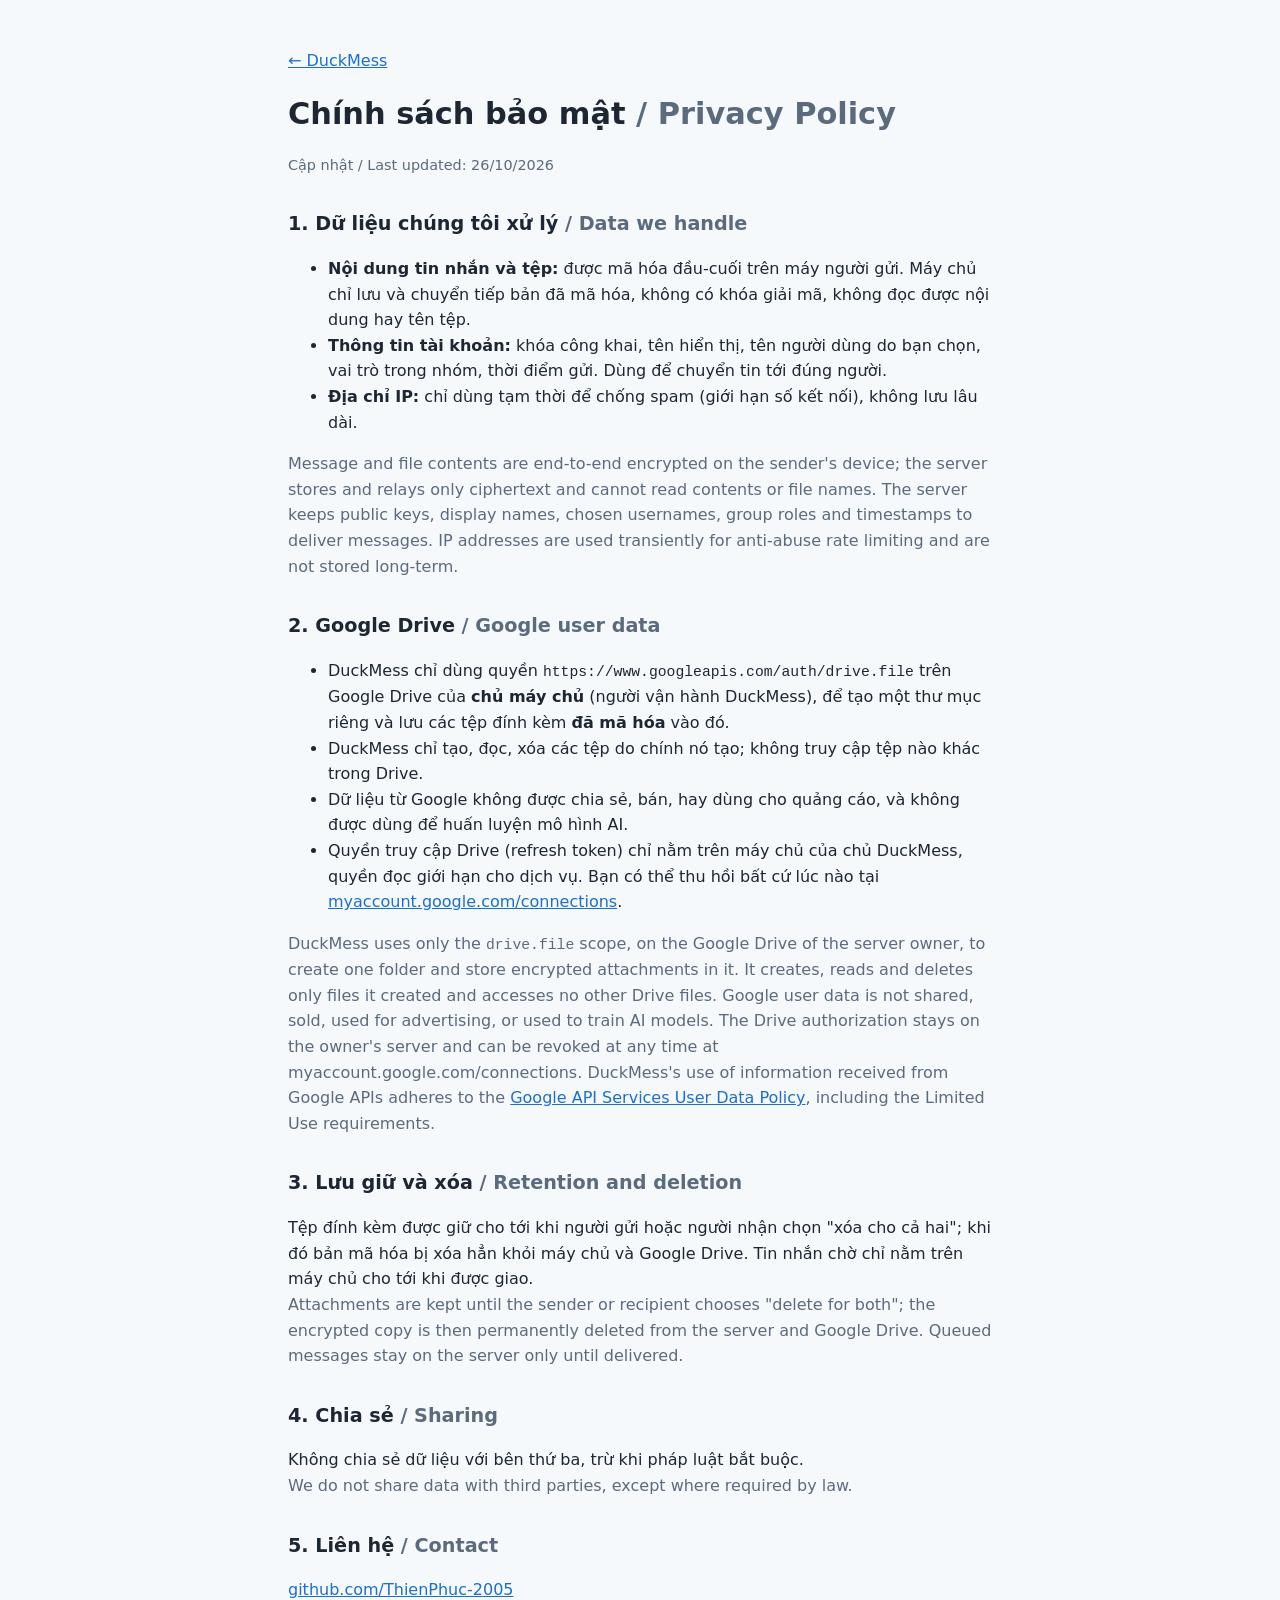
==== privacy.html @ 8517727b "Trang chủ, chính sách bảo mật, điều khoản cho DuckMess Co-Authored-By: Claude Opus 5.5 <noreply@anth" ====
<!doctype html>
<html lang="vi">
  <head>
    <meta charset="utf-8" />
    <meta name="viewport" content="width=device-width, initial-scale=1" />
    <title>DuckMess — Chính sách bảo mật</title>
    <link rel="stylesheet" href="style.css" />
  </head>
  <body>
    <main>
      <p><a href="./">← DuckMess</a></p>
      <h1>Chính sách bảo mật <span class="en">/ Privacy Policy</span></h1>
      <p class="small">Cập nhật / Last updated: 26/10/2026</p>

      <h2>
        1. Dữ liệu chúng tôi xử lý <span class="en">/ Data we handle</span>
      </h2>
      <ul>
        <li>
          <b>Nội dung tin nhắn và tệp:</b> được mã hóa đầu-cuối trên máy người
          gửi. Máy chủ chỉ lưu và chuyển tiếp bản đã mã hóa, không có khóa giải
          mã, không đọc được nội dung hay tên tệp.
        </li>
        <li>
          <b>Thông tin tài khoản:</b> khóa công khai, tên hiển thị, tên người
          dùng do bạn chọn, vai trò trong nhóm, thời điểm gửi. Dùng để chuyển
          tin tới đúng người.
        </li>
        <li>
          <b>Địa chỉ IP:</b> chỉ dùng tạm thời để chống spam (giới hạn số kết
          nối), không lưu lâu dài.
        </li>
      </ul>
      <p class="en">
        Message and file contents are end-to-end encrypted on the sender's
        device; the server stores and relays only ciphertext and cannot read
        contents or file names. The server keeps public keys, display names,
        chosen usernames, group roles and timestamps to deliver messages. IP
        addresses are used transiently for anti-abuse rate limiting and are not
        stored long-term.
      </p>

      <h2>2. Google Drive <span class="en">/ Google user data</span></h2>
      <ul>
        <li>
          DuckMess chỉ dùng quyền
          <code>https://www.googleapis.com/auth/drive.file</code> trên Google
          Drive của <b>chủ máy chủ</b> (người vận hành DuckMess), để tạo một thư
          mục riêng và lưu các tệp đính kèm <b>đã mã hóa</b> vào đó.
        </li>
        <li>
          DuckMess chỉ tạo, đọc, xóa các tệp do chính nó tạo; không truy cập tệp
          nào khác trong Drive.
        </li>
        <li>
          Dữ liệu từ Google không được chia sẻ, bán, hay dùng cho quảng cáo, và
          không được dùng để huấn luyện mô hình AI.
        </li>
        <li>
          Quyền truy cập Drive (refresh token) chỉ nằm trên máy chủ của chủ
          DuckMess, quyền đọc giới hạn cho dịch vụ. Bạn có thể thu hồi bất cứ
          lúc nào tại
          <a href="https://myaccount.google.com/connections"
            >myaccount.google.com/connections</a
          >.
        </li>
      </ul>
      <p class="en">
        DuckMess uses only the <code>drive.file</code> scope, on the Google
        Drive of the server owner, to create one folder and store encrypted
        attachments in it. It creates, reads and deletes only files it created
        and accesses no other Drive files. Google user data is not shared, sold,
        used for advertising, or used to train AI models. The Drive
        authorization stays on the owner's server and can be revoked at any time
        at myaccount.google.com/connections. DuckMess's use of information
        received from Google APIs adheres to the
        <a
          href="https://developers.google.com/terms/api-services-user-data-policy"
          >Google API Services User Data Policy</a
        >, including the Limited Use requirements.
      </p>

      <h2>
        3. Lưu giữ và xóa <span class="en">/ Retention and deletion</span>
      </h2>
      <p>
        Tệp đính kèm được giữ cho tới khi người gửi hoặc người nhận chọn "xóa
        cho cả hai"; khi đó bản mã hóa bị xóa hẳn khỏi máy chủ và Google Drive.
        Tin nhắn chờ chỉ nằm trên máy chủ cho tới khi được giao.<br />
        <span class="en"
          >Attachments are kept until the sender or recipient chooses "delete
          for both"; the encrypted copy is then permanently deleted from the
          server and Google Drive. Queued messages stay on the server only until
          delivered.</span
        >
      </p>

      <h2>4. Chia sẻ <span class="en">/ Sharing</span></h2>
      <p>
        Không chia sẻ dữ liệu với bên thứ ba, trừ khi pháp luật bắt buộc.<br />
        <span class="en"
          >We do not share data with third parties, except where required by
          law.</span
        >
      </p>

      <h2>5. Liên hệ <span class="en">/ Contact</span></h2>
      <p>
        <a href="https://github.com/ThienPhuc-2005"
          >github.com/ThienPhuc-2005</a
        >
      </p>
    </main>
  </body>
</html>
---- style.css ----
:root {
  color-scheme: light dark;
  --bg: #f6f9fc;
  --fg: #1d2733;
  --muted: #5b6b7d;
  --link: #1a6fd1;
}
@media (prefers-color-scheme: dark) {
  :root {
    --bg: #11161d;
    --fg: #e4ebf3;
    --muted: #94a3b4;
    --link: #6cb2ff;
  }
}
body {
  margin: 0;
  background: var(--bg);
  color: var(--fg);
  font:
    16px/1.6 system-ui,
    "Segoe UI",
    Roboto,
    sans-serif;
}
main {
  max-width: 44rem;
  margin: 0 auto;
  padding: 2rem 1rem 4rem;
}
h1 {
  font-size: 1.9rem;
  margin: 0.5rem 0 1rem;
}
h2 {
  font-size: 1.2rem;
  margin-top: 2rem;
}
a {
  color: var(--link);
}
.lead {
  font-size: 1.1rem;
}
.en,
.small {
  color: var(--muted);
}
.small {
  font-size: 0.9rem;
}
code {
  font-size: 0.92em;
}
nav {
  margin-top: 2.5rem;
}
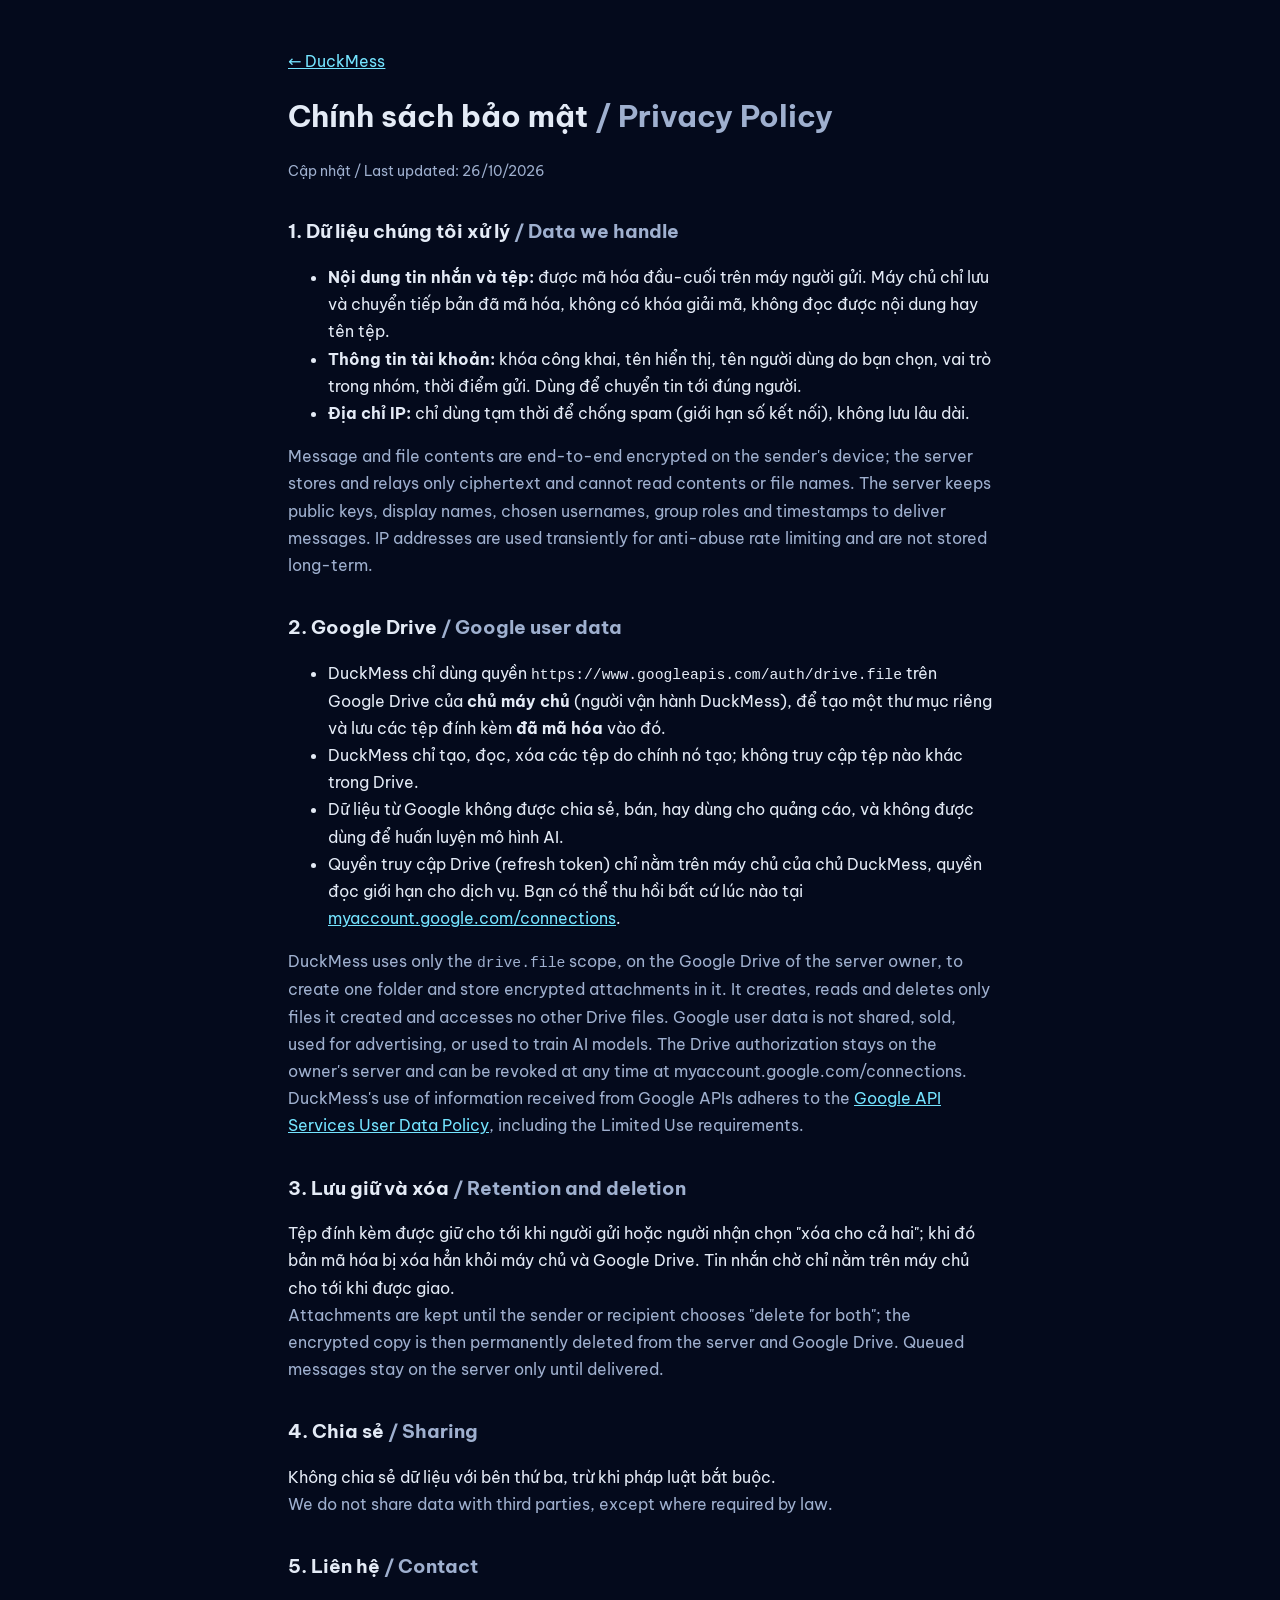
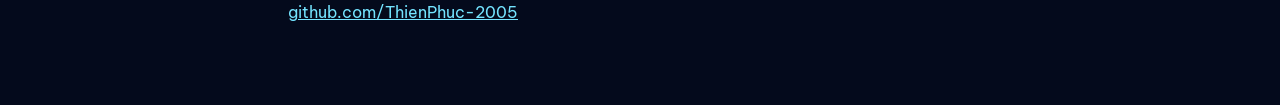
==== commit e50bc3b4: "Làm lại trang chủ: hero video chrome lỏng, tính năng, sơ đồ mã hóa, hướng dẫn cài, hỏi đáp Ảnh/video" ====
--- a/privacy.html
+++ b/privacy.html
@@ -4,6 +4,8 @@
     <meta charset="utf-8" />
     <meta name="viewport" content="width=device-width, initial-scale=1" />
     <title>DuckMess — Chính sách bảo mật</title>
+    <link rel="icon" href="favicon.png" />
+    <link rel="stylesheet" href="https://fonts.googleapis.com/css2?family=Be+Vietnam+Pro:wght@400;600;700&display=swap" />
     <link rel="stylesheet" href="style.css" />
   </head>
   <body>
--- a/style.css
+++ b/style.css
@@ -1,24 +1,17 @@
 :root {
-  color-scheme: light dark;
-  --bg: #f6f9fc;
-  --fg: #1d2733;
-  --muted: #5b6b7d;
-  --link: #1a6fd1;
-}
-@media (prefers-color-scheme: dark) {
-  :root {
-    --bg: #11161d;
-    --fg: #e4ebf3;
-    --muted: #94a3b4;
-    --link: #6cb2ff;
-  }
+  color-scheme: dark;
+  --bg: #040a1c;
+  --fg: #e4ebf6;
+  --muted: #9fb0cf;
+  --link: #74e4ff;
 }
 body {
   margin: 0;
   background: var(--bg);
   color: var(--fg);
   font:
-    16px/1.6 system-ui,
+    16px/1.7 "Be Vietnam Pro",
+    system-ui,
     "Segoe UI",
     Roboto,
     sans-serif;
@@ -55,3 +48,23 @@
 nav {
   margin-top: 2.5rem;
 }
+.download {
+  margin: 1.5rem 0 0.5rem;
+}
+.dl-btn {
+  display: inline-block;
+  padding: 0.7rem 1.4rem;
+  border-radius: 0.6rem;
+  background: var(--link);
+  color: #fff;
+  font-weight: 600;
+  text-decoration: none;
+}
+.dl-btn:hover {
+  filter: brightness(1.1);
+}
+@media (prefers-color-scheme: dark) {
+  .dl-btn {
+    color: #0b1a2b;
+  }
+}
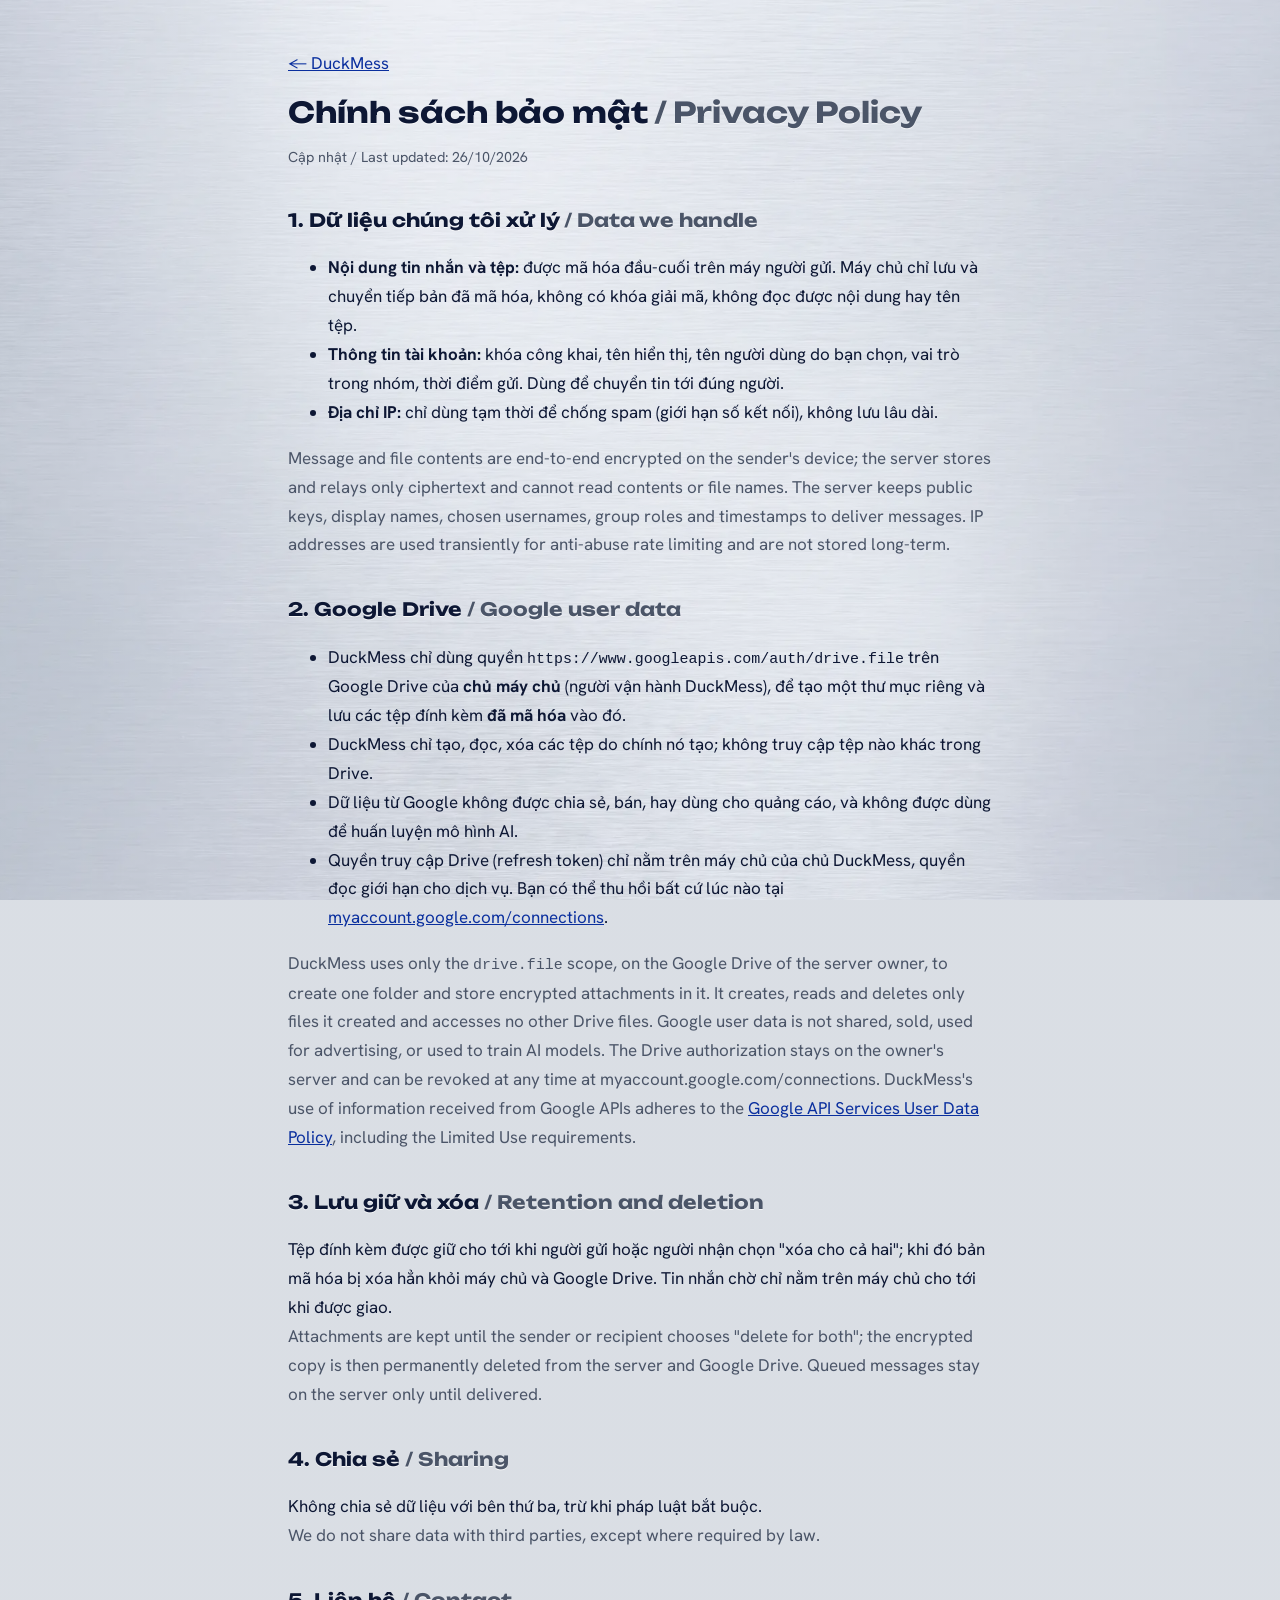
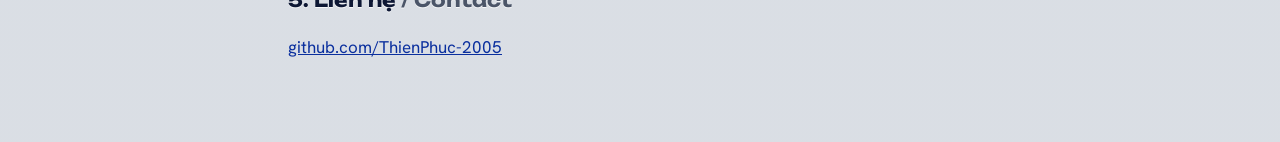
==== commit 4f60b0b1: "Trang chủ làm lại theo hướng vỏ máy bạc Y2K: máy DuckMess 3D, mặt nhôm xước, tờ hướng dẫn, tem thông" ====
--- a/privacy.html
+++ b/privacy.html
@@ -5,7 +5,7 @@
     <meta name="viewport" content="width=device-width, initial-scale=1" />
     <title>DuckMess — Chính sách bảo mật</title>
     <link rel="icon" href="favicon.png" />
-    <link rel="stylesheet" href="https://fonts.googleapis.com/css2?family=Be+Vietnam+Pro:wght@400;600;700&display=swap" />
+    <link rel="stylesheet" href="https://fonts.googleapis.com/css2?family=Hanken+Grotesk:wght@400;600&family=Unbounded:wght@600;700&display=swap" />
     <link rel="stylesheet" href="style.css" />
   </head>
   <body>
--- a/style.css
+++ b/style.css
@@ -1,19 +1,21 @@
+/* Chính sách bảo mật / Điều khoản: cùng mặt nhôm và chữ với trang chủ (home.css) */
 :root {
-  color-scheme: dark;
-  --bg: #040a1c;
-  --fg: #e4ebf6;
-  --muted: #9fb0cf;
-  --link: #74e4ff;
+  color-scheme: light;
+  --bg: #c7cdd6;
+  --fg: #0d1734;
+  --muted: #4b5568;
+  --link: #0a2f9e;
 }
 body {
   margin: 0;
-  background: var(--bg);
+  background:
+    linear-gradient(rgba(241, 243, 246, 0.45), rgba(241, 243, 246, 0.45)),
+    url("assets/nhom.webp") center / cover fixed,
+    var(--bg);
   color: var(--fg);
   font:
-    16px/1.7 "Be Vietnam Pro",
+    17px/1.7 "Hanken Grotesk",
     system-ui,
-    "Segoe UI",
-    Roboto,
     sans-serif;
 }
 main {
@@ -21,19 +23,22 @@
   margin: 0 auto;
   padding: 2rem 1rem 4rem;
 }
+h1,
+h2 {
+  font-family: Unbounded, "Hanken Grotesk", sans-serif;
+  text-shadow: 0 1px 0 rgba(255, 255, 255, 0.75);
+}
 h1 {
-  font-size: 1.9rem;
+  font-size: 1.8rem;
+  line-height: 1.2;
   margin: 0.5rem 0 1rem;
 }
 h2 {
-  font-size: 1.2rem;
-  margin-top: 2rem;
+  font-size: 1.15rem;
+  margin-top: 2.2rem;
 }
 a {
   color: var(--link);
-}
-.lead {
-  font-size: 1.1rem;
 }
 .en,
 .small {
@@ -43,28 +48,5 @@
   font-size: 0.9rem;
 }
 code {
-  font-size: 0.92em;
+  font-size: 0.88em;
 }
-nav {
-  margin-top: 2.5rem;
-}
-.download {
-  margin: 1.5rem 0 0.5rem;
-}
-.dl-btn {
-  display: inline-block;
-  padding: 0.7rem 1.4rem;
-  border-radius: 0.6rem;
-  background: var(--link);
-  color: #fff;
-  font-weight: 600;
-  text-decoration: none;
-}
-.dl-btn:hover {
-  filter: brightness(1.1);
-}
-@media (prefers-color-scheme: dark) {
-  .dl-btn {
-    color: #0b1a2b;
-  }
-}
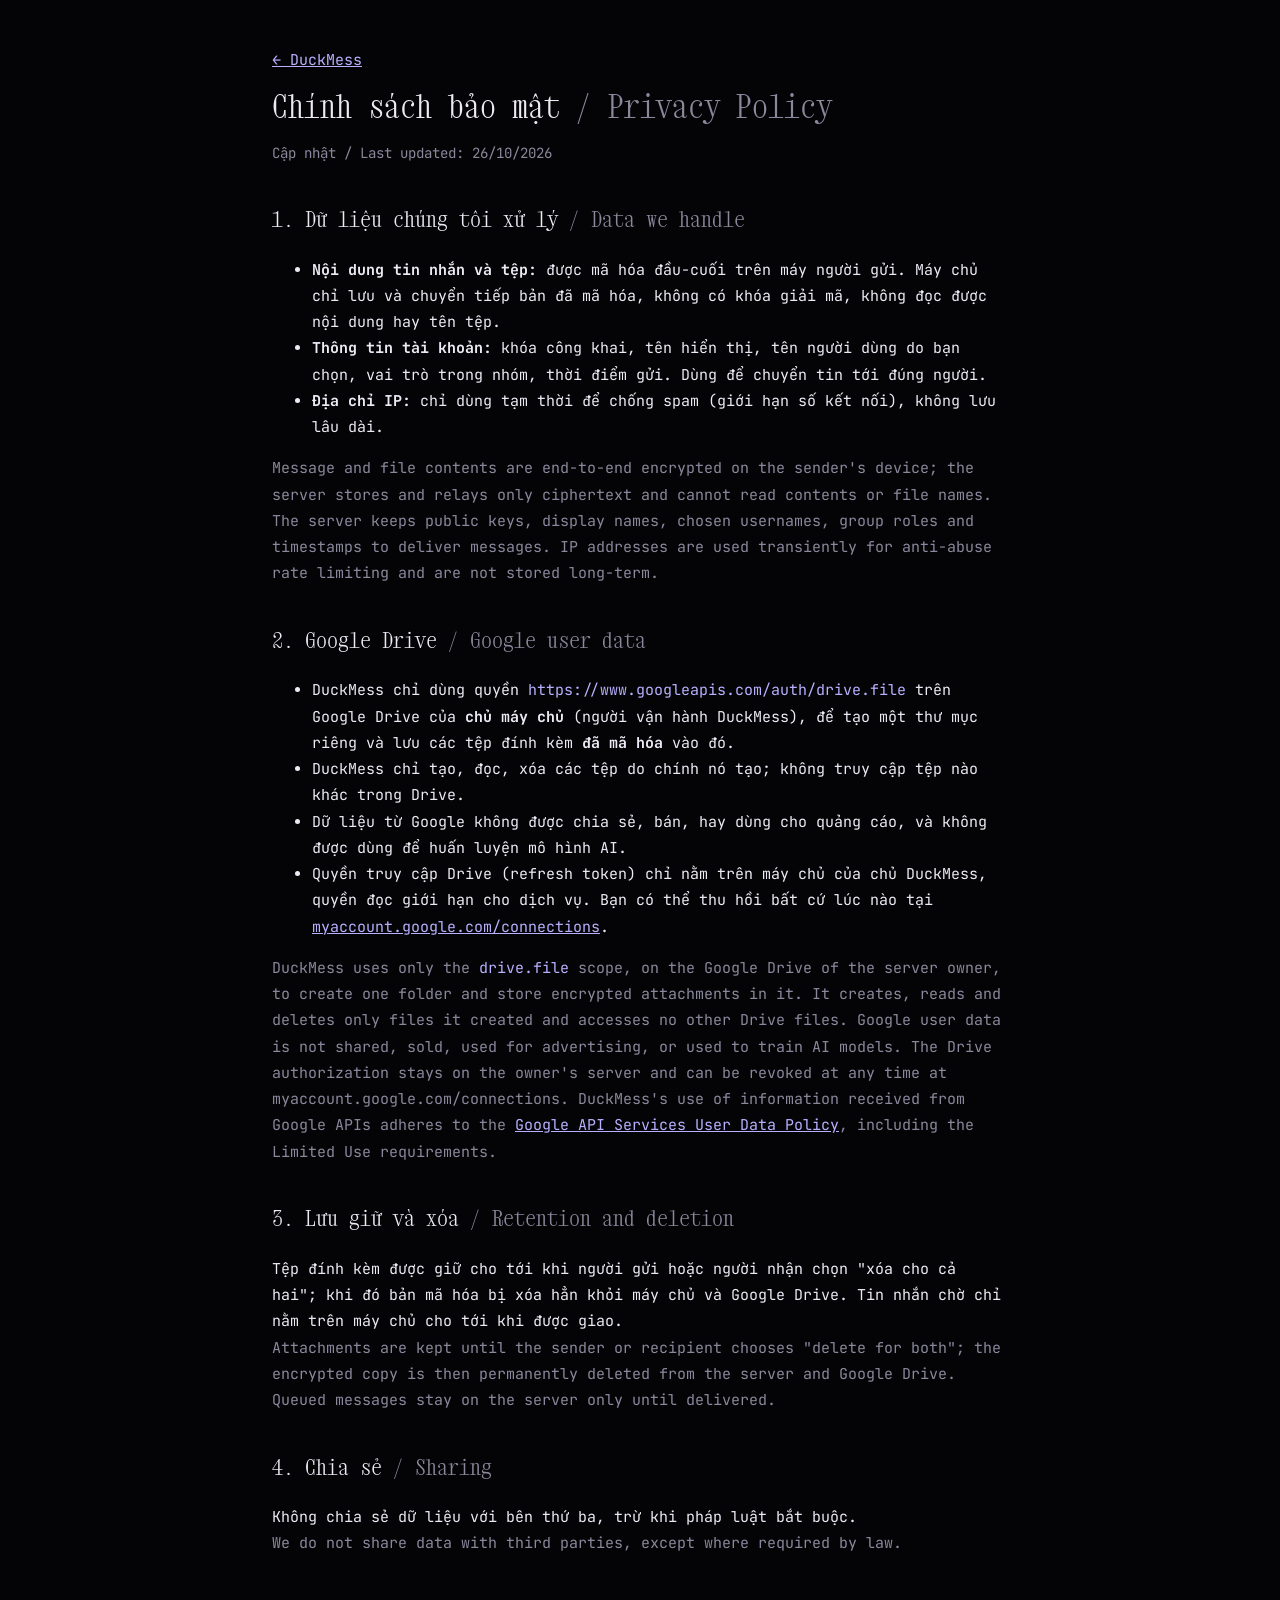
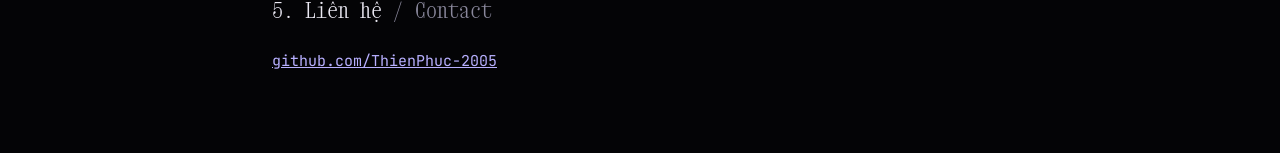
==== commit 9cf2a6bc: "Trang chủ làm mới hoàn toàn theo kiểu ASCII: đôi cánh + hành tinh, chuột đi tới đâu ký tự nổi lên tớ" ====
--- a/privacy.html
+++ b/privacy.html
@@ -5,7 +5,7 @@
     <meta name="viewport" content="width=device-width, initial-scale=1" />
     <title>DuckMess — Chính sách bảo mật</title>
     <link rel="icon" href="favicon.png" />
-    <link rel="stylesheet" href="https://fonts.googleapis.com/css2?family=Hanken+Grotesk:wght@400;600&family=Unbounded:wght@600;700&display=swap" />
+    <link rel="stylesheet" href="https://fonts.googleapis.com/css2?family=JetBrains+Mono:wght@400;600&family=Xanh+Mono&display=swap" />
     <link rel="stylesheet" href="style.css" />
   </head>
   <body>
--- a/style.css
+++ b/style.css
@@ -1,40 +1,38 @@
-/* Chính sách bảo mật / Điều khoản: cùng mặt nhôm và chữ với trang chủ (home.css) */
+/* Chính sách bảo mật / Điều khoản: cùng nền đen và chữ với trang chủ (home.css) */
 :root {
-  color-scheme: light;
-  --bg: #c7cdd6;
-  --fg: #0d1734;
-  --muted: #4b5568;
-  --link: #0a2f9e;
+  color-scheme: dark;
+  --bg: #040406;
+  --fg: #eceaf4;
+  --muted: #8a889c;
+  --link: #b8b0ff;
 }
 body {
   margin: 0;
-  background:
-    linear-gradient(rgba(241, 243, 246, 0.45), rgba(241, 243, 246, 0.45)),
-    url("assets/nhom.webp") center / cover fixed,
-    var(--bg);
+  background: var(--bg);
   color: var(--fg);
   font:
-    17px/1.7 "Hanken Grotesk",
-    system-ui,
-    sans-serif;
+    15px/1.75 "JetBrains Mono",
+    ui-monospace,
+    Consolas,
+    monospace;
 }
 main {
-  max-width: 44rem;
+  max-width: 46rem;
   margin: 0 auto;
   padding: 2rem 1rem 4rem;
 }
 h1,
 h2 {
-  font-family: Unbounded, "Hanken Grotesk", sans-serif;
-  text-shadow: 0 1px 0 rgba(255, 255, 255, 0.75);
+  font-family: "Xanh Mono", "JetBrains Mono", monospace;
+  font-weight: 400;
 }
 h1 {
-  font-size: 1.8rem;
-  line-height: 1.2;
+  font-size: 2rem;
+  line-height: 1.15;
   margin: 0.5rem 0 1rem;
 }
 h2 {
-  font-size: 1.15rem;
+  font-size: 1.35rem;
   margin-top: 2.2rem;
 }
 a {
@@ -45,8 +43,9 @@
   color: var(--muted);
 }
 .small {
-  font-size: 0.9rem;
+  font-size: 0.88rem;
 }
 code {
-  font-size: 0.88em;
+  font: inherit;
+  color: var(--link);
 }
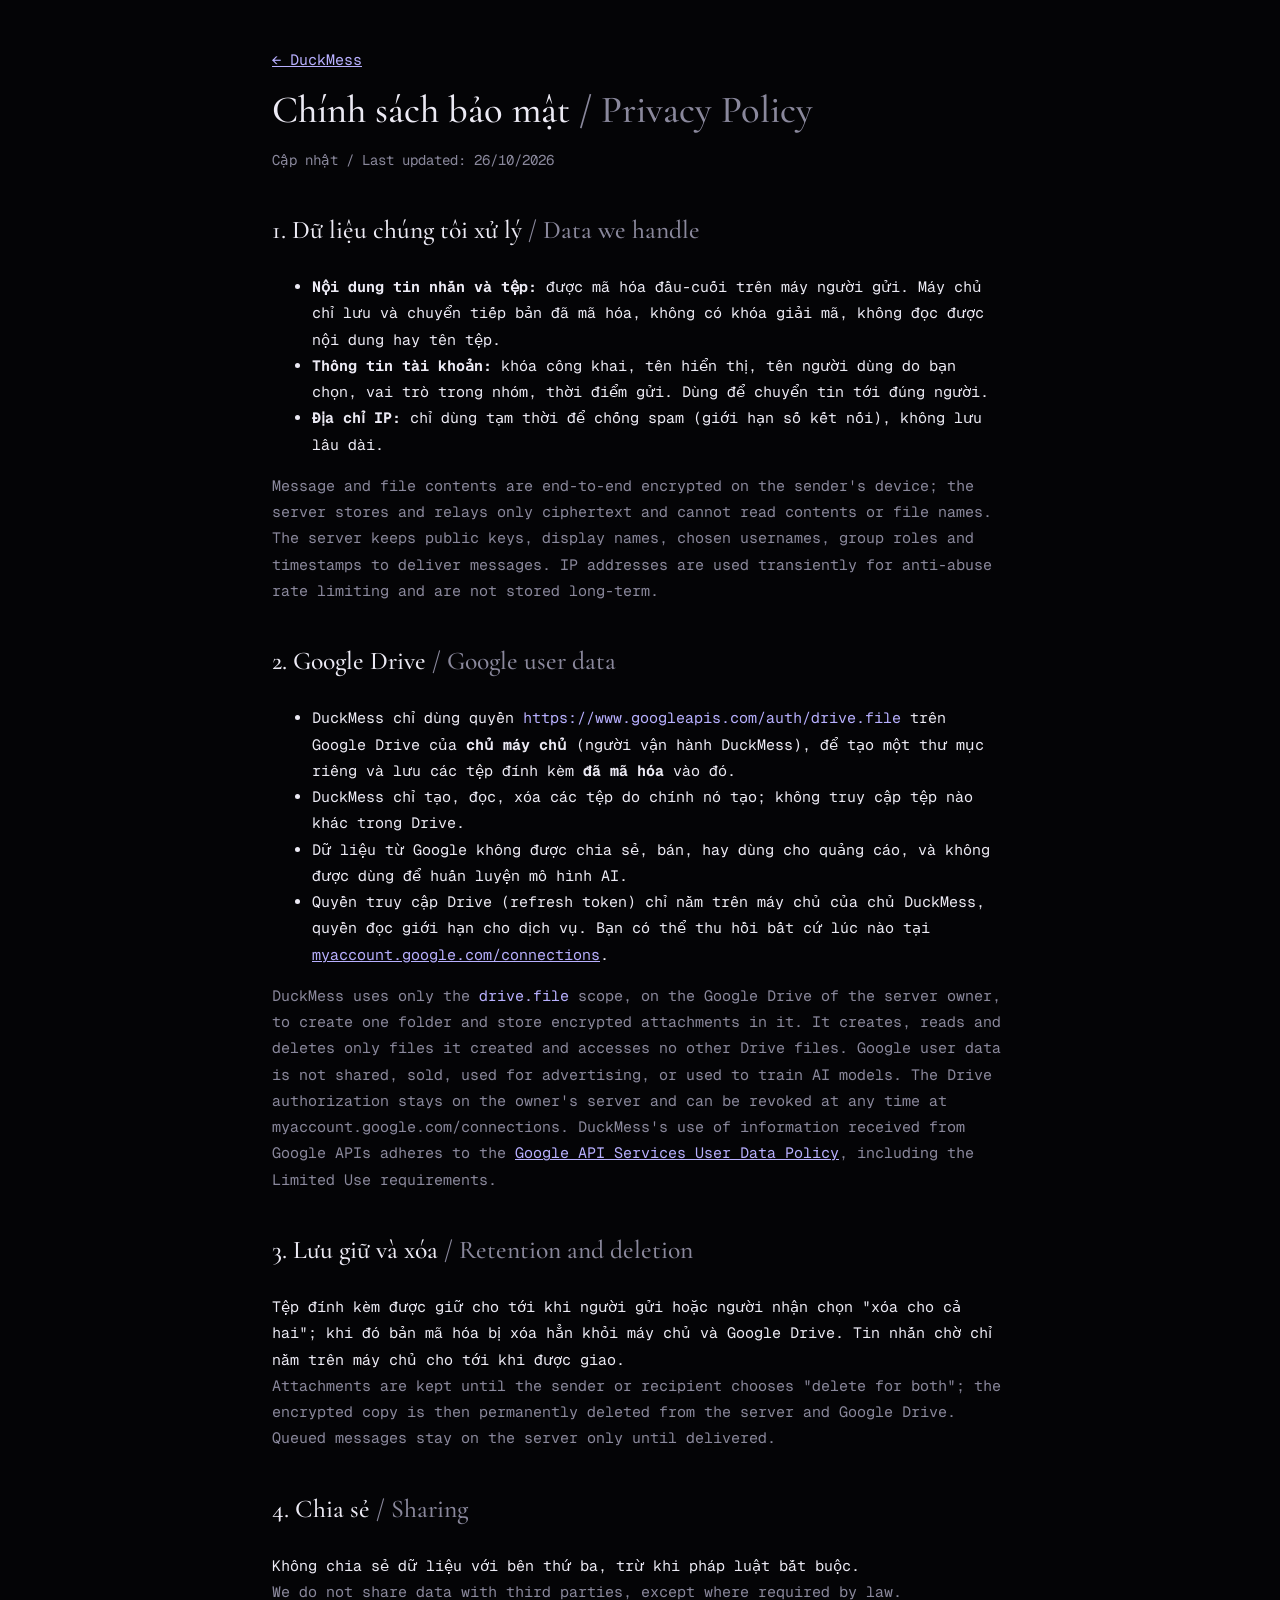
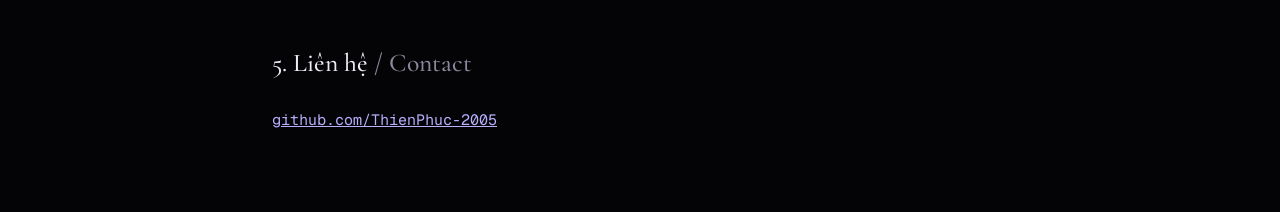
==== commit 818e5330: "Trang chủ: video cánh vỗ mượt cho nền ASCII, font Cormorant Garamond + Geist Mono, nút tải đặt dưới " ====
--- a/privacy.html
+++ b/privacy.html
@@ -5,7 +5,7 @@
     <meta name="viewport" content="width=device-width, initial-scale=1" />
     <title>DuckMess — Chính sách bảo mật</title>
     <link rel="icon" href="favicon.png" />
-    <link rel="stylesheet" href="https://fonts.googleapis.com/css2?family=JetBrains+Mono:wght@400;600&family=Xanh+Mono&display=swap" />
+    <link rel="stylesheet" href="https://fonts.googleapis.com/css2?family=Cormorant+Garamond:ital,wght@0,500;0,600;1,500&family=Geist+Mono:wght@400..700&display=swap" />
     <link rel="stylesheet" href="style.css" />
   </head>
   <body>
--- a/style.css
+++ b/style.css
@@ -11,7 +11,7 @@
   background: var(--bg);
   color: var(--fg);
   font:
-    15px/1.75 "JetBrains Mono",
+    15px/1.75 "Geist Mono",
     ui-monospace,
     Consolas,
     monospace;
@@ -23,16 +23,16 @@
 }
 h1,
 h2 {
-  font-family: "Xanh Mono", "JetBrains Mono", monospace;
-  font-weight: 400;
+  font-family: "Cormorant Garamond", Georgia, serif;
+  font-weight: 500;
 }
 h1 {
-  font-size: 2rem;
+  font-size: 2.4rem;
   line-height: 1.15;
   margin: 0.5rem 0 1rem;
 }
 h2 {
-  font-size: 1.35rem;
+  font-size: 1.6rem;
   margin-top: 2.2rem;
 }
 a {
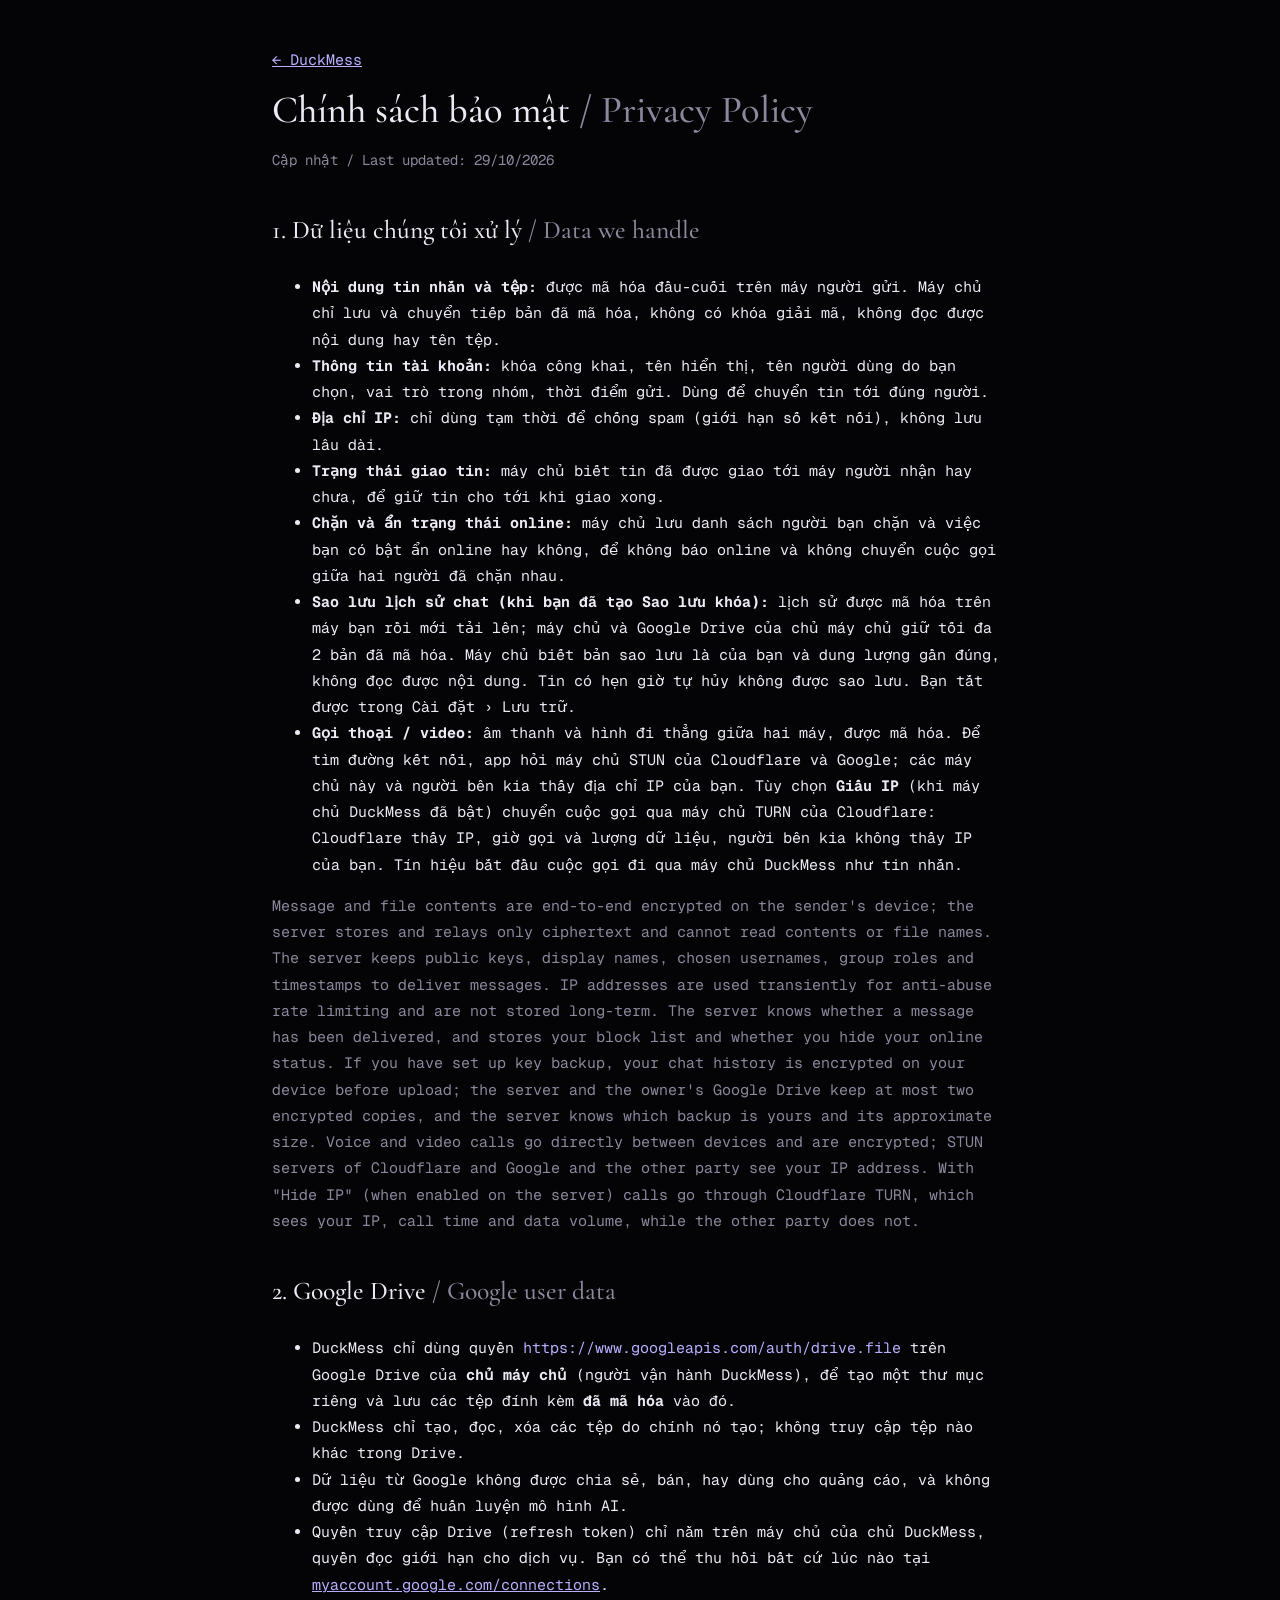
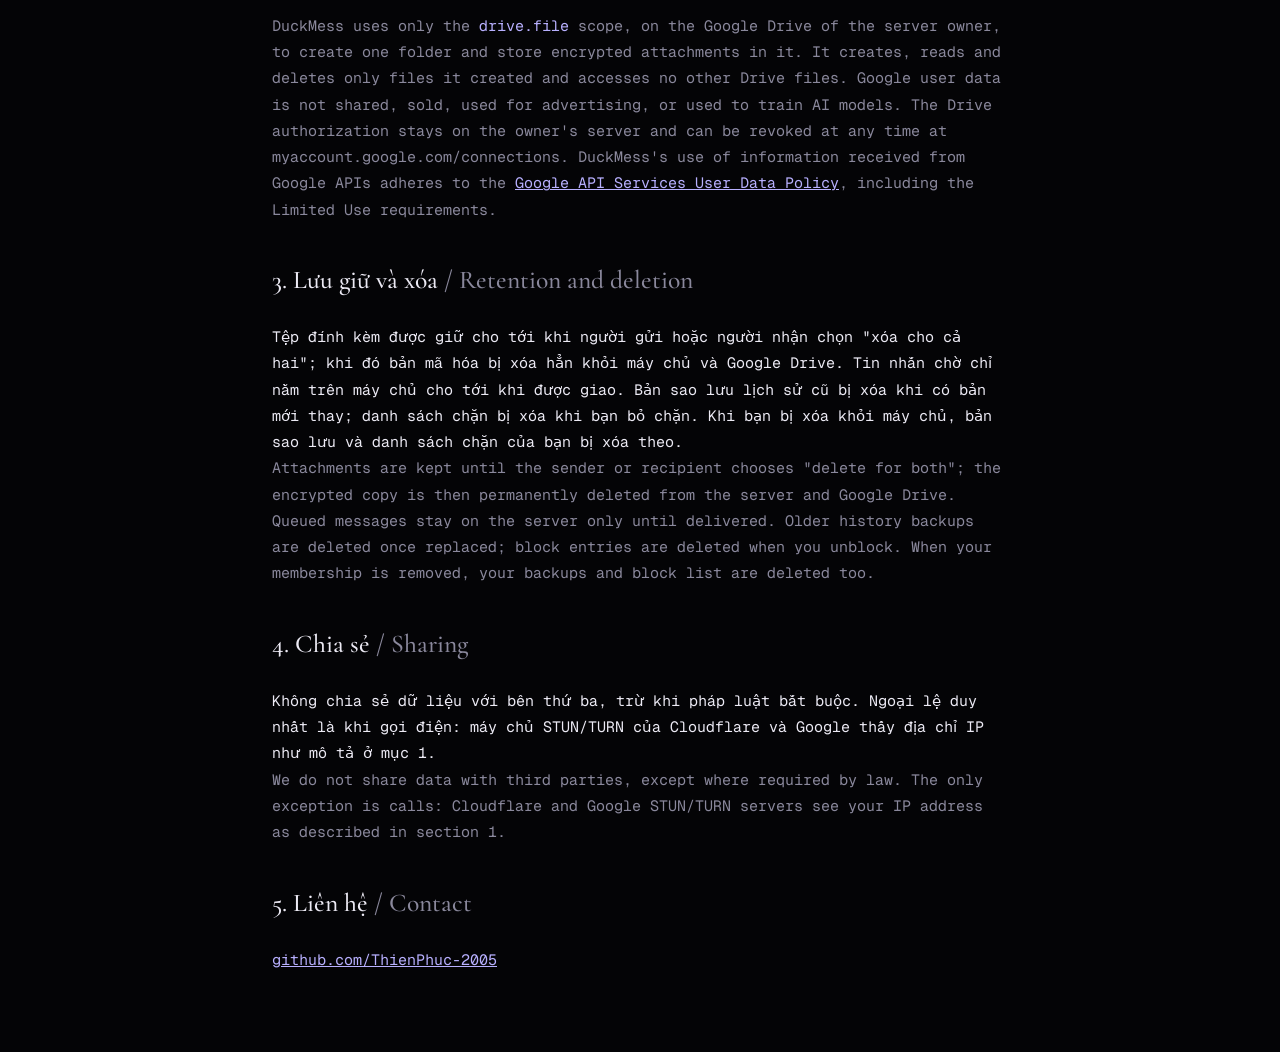
==== commit b27bb159: "Chính sách bảo mật 29/10/2026: trạng thái giao tin, chặn/ẩn online, sao lưu lịch sử, gọi điện (STUN/" ====
--- a/privacy.html
+++ b/privacy.html
@@ -5,14 +5,17 @@
     <meta name="viewport" content="width=device-width, initial-scale=1" />
     <title>DuckMess — Chính sách bảo mật</title>
     <link rel="icon" href="favicon.png" />
-    <link rel="stylesheet" href="https://fonts.googleapis.com/css2?family=Cormorant+Garamond:ital,wght@0,500;0,600;1,500&family=Geist+Mono:wght@400..700&display=swap" />
+    <link
+      rel="stylesheet"
+      href="https://fonts.googleapis.com/css2?family=Cormorant+Garamond:ital,wght@0,500;0,600;1,500&family=Geist+Mono:wght@400..700&display=swap"
+    />
     <link rel="stylesheet" href="style.css" />
   </head>
   <body>
     <main>
       <p><a href="./">← DuckMess</a></p>
       <h1>Chính sách bảo mật <span class="en">/ Privacy Policy</span></h1>
-      <p class="small">Cập nhật / Last updated: 26/10/2026</p>
+      <p class="small">Cập nhật / Last updated: 29/10/2026</p>
 
       <h2>
         1. Dữ liệu chúng tôi xử lý <span class="en">/ Data we handle</span>
@@ -32,6 +35,31 @@
           <b>Địa chỉ IP:</b> chỉ dùng tạm thời để chống spam (giới hạn số kết
           nối), không lưu lâu dài.
         </li>
+        <li>
+          <b>Trạng thái giao tin:</b> máy chủ biết tin đã được giao tới máy
+          người nhận hay chưa, để giữ tin cho tới khi giao xong.
+        </li>
+        <li>
+          <b>Chặn và ẩn trạng thái online:</b> máy chủ lưu danh sách người bạn
+          chặn và việc bạn có bật ẩn online hay không, để không báo online và
+          không chuyển cuộc gọi giữa hai người đã chặn nhau.
+        </li>
+        <li>
+          <b>Sao lưu lịch sử chat (khi bạn đã tạo Sao lưu khóa):</b> lịch sử
+          được mã hóa trên máy bạn rồi mới tải lên; máy chủ và Google Drive của
+          chủ máy chủ giữ tối đa 2 bản đã mã hóa. Máy chủ biết bản sao lưu là
+          của bạn và dung lượng gần đúng, không đọc được nội dung. Tin có hẹn
+          giờ tự hủy không được sao lưu. Bạn tắt được trong Cài đặt › Lưu trữ.
+        </li>
+        <li>
+          <b>Gọi thoại / video:</b> âm thanh và hình đi thẳng giữa hai máy, được
+          mã hóa. Để tìm đường kết nối, app hỏi máy chủ STUN của Cloudflare và
+          Google; các máy chủ này và người bên kia thấy địa chỉ IP của bạn. Tùy
+          chọn <b>Giấu IP</b> (khi máy chủ DuckMess đã bật) chuyển cuộc gọi qua
+          máy chủ TURN của Cloudflare: Cloudflare thấy IP, giờ gọi và lượng dữ
+          liệu, người bên kia không thấy IP của bạn. Tín hiệu bắt đầu cuộc gọi
+          đi qua máy chủ DuckMess như tin nhắn.
+        </li>
       </ul>
       <p class="en">
         Message and file contents are end-to-end encrypted on the sender's
@@ -39,7 +67,16 @@
         contents or file names. The server keeps public keys, display names,
         chosen usernames, group roles and timestamps to deliver messages. IP
         addresses are used transiently for anti-abuse rate limiting and are not
-        stored long-term.
+        stored long-term. The server knows whether a message has been delivered,
+        and stores your block list and whether you hide your online status. If
+        you have set up key backup, your chat history is encrypted on your
+        device before upload; the server and the owner's Google Drive keep at
+        most two encrypted copies, and the server knows which backup is yours
+        and its approximate size. Voice and video calls go directly between
+        devices and are encrypted; STUN servers of Cloudflare and Google and the
+        other party see your IP address. With "Hide IP" (when enabled on the
+        server) calls go through Cloudflare TURN, which sees your IP, call time
+        and data volume, while the other party does not.
       </p>
 
       <h2>2. Google Drive <span class="en">/ Google user data</span></h2>
@@ -88,21 +125,29 @@
       <p>
         Tệp đính kèm được giữ cho tới khi người gửi hoặc người nhận chọn "xóa
         cho cả hai"; khi đó bản mã hóa bị xóa hẳn khỏi máy chủ và Google Drive.
-        Tin nhắn chờ chỉ nằm trên máy chủ cho tới khi được giao.<br />
+        Tin nhắn chờ chỉ nằm trên máy chủ cho tới khi được giao. Bản sao lưu
+        lịch sử cũ bị xóa khi có bản mới thay; danh sách chặn bị xóa khi bạn bỏ
+        chặn. Khi bạn bị xóa khỏi máy chủ, bản sao lưu và danh sách chặn của bạn
+        bị xóa theo.<br />
         <span class="en"
           >Attachments are kept until the sender or recipient chooses "delete
           for both"; the encrypted copy is then permanently deleted from the
           server and Google Drive. Queued messages stay on the server only until
-          delivered.</span
+          delivered. Older history backups are deleted once replaced; block
+          entries are deleted when you unblock. When your membership is removed,
+          your backups and block list are deleted too.</span
         >
       </p>
 
       <h2>4. Chia sẻ <span class="en">/ Sharing</span></h2>
       <p>
-        Không chia sẻ dữ liệu với bên thứ ba, trừ khi pháp luật bắt buộc.<br />
+        Không chia sẻ dữ liệu với bên thứ ba, trừ khi pháp luật bắt buộc. Ngoại
+        lệ duy nhất là khi gọi điện: máy chủ STUN/TURN của Cloudflare và Google
+        thấy địa chỉ IP như mô tả ở mục 1.<br />
         <span class="en"
           >We do not share data with third parties, except where required by
-          law.</span
+          law. The only exception is calls: Cloudflare and Google STUN/TURN
+          servers see your IP address as described in section 1.</span
         >
       </p>
 
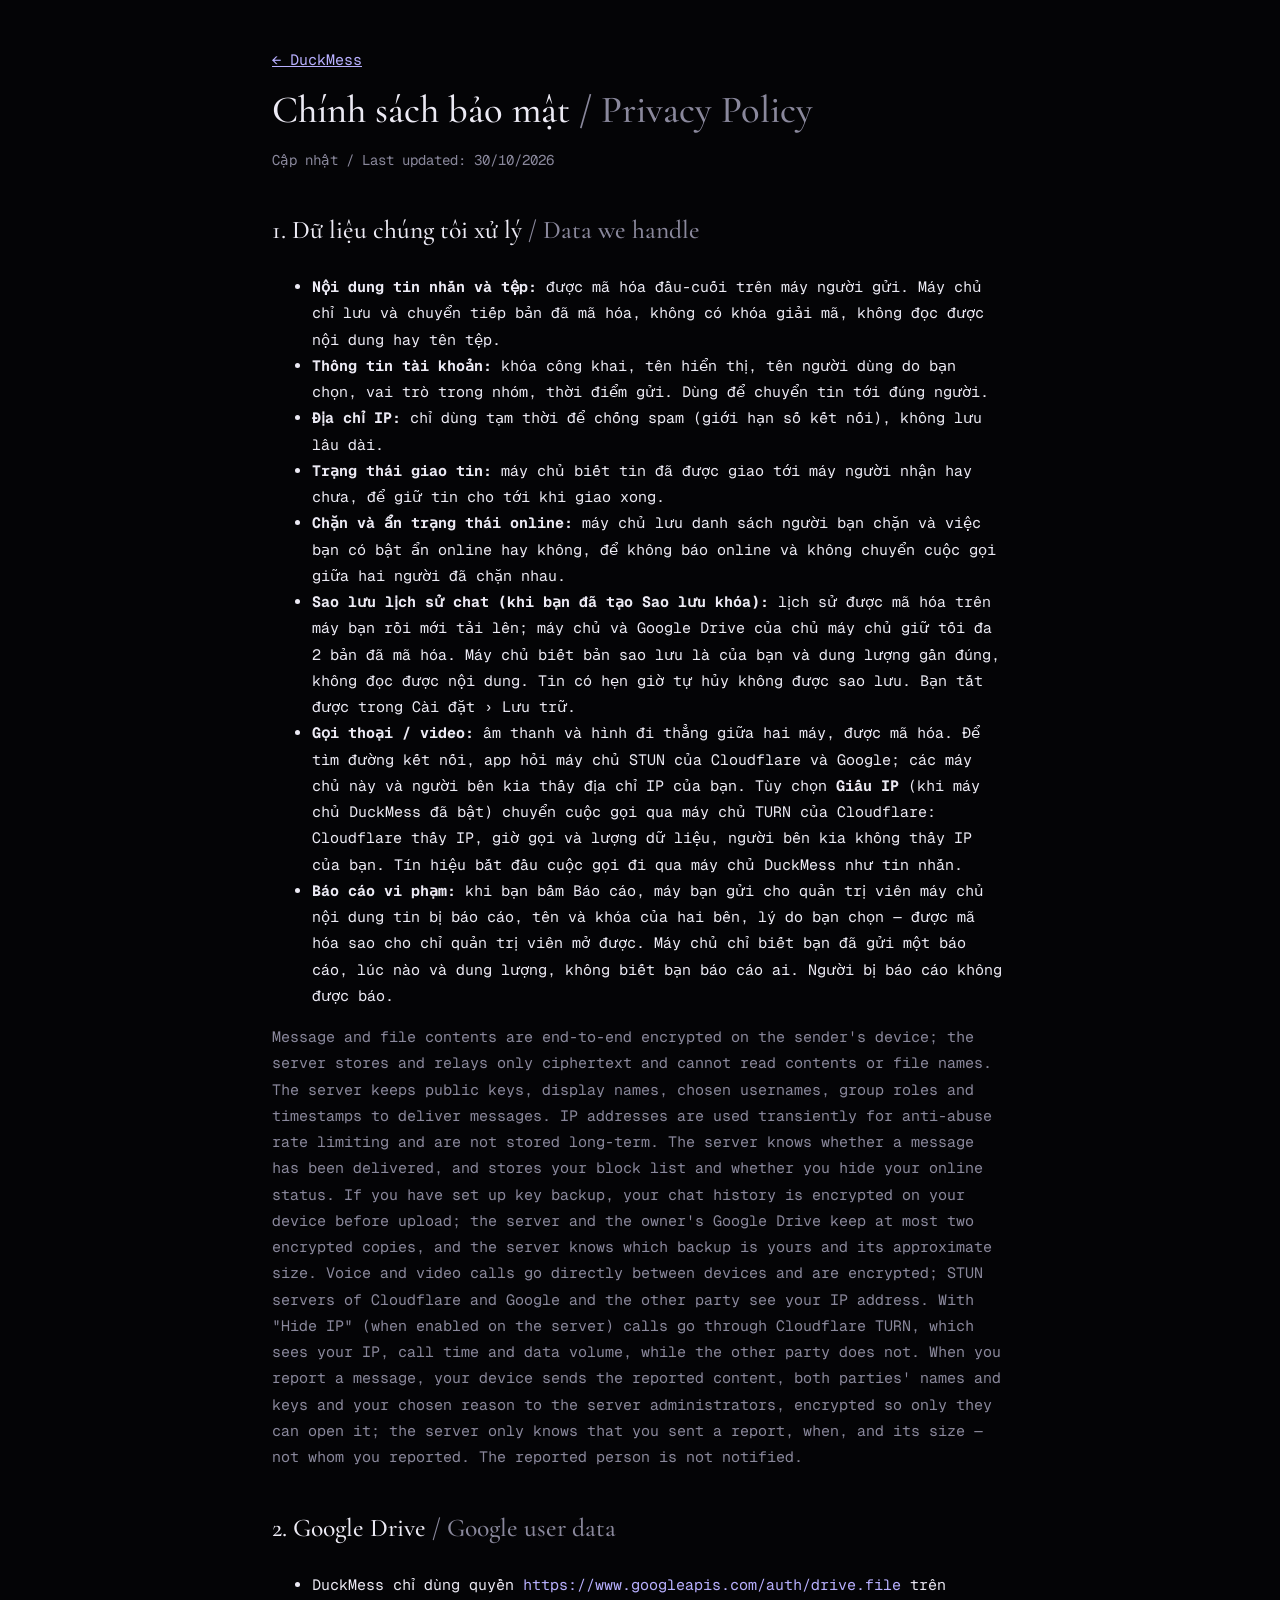
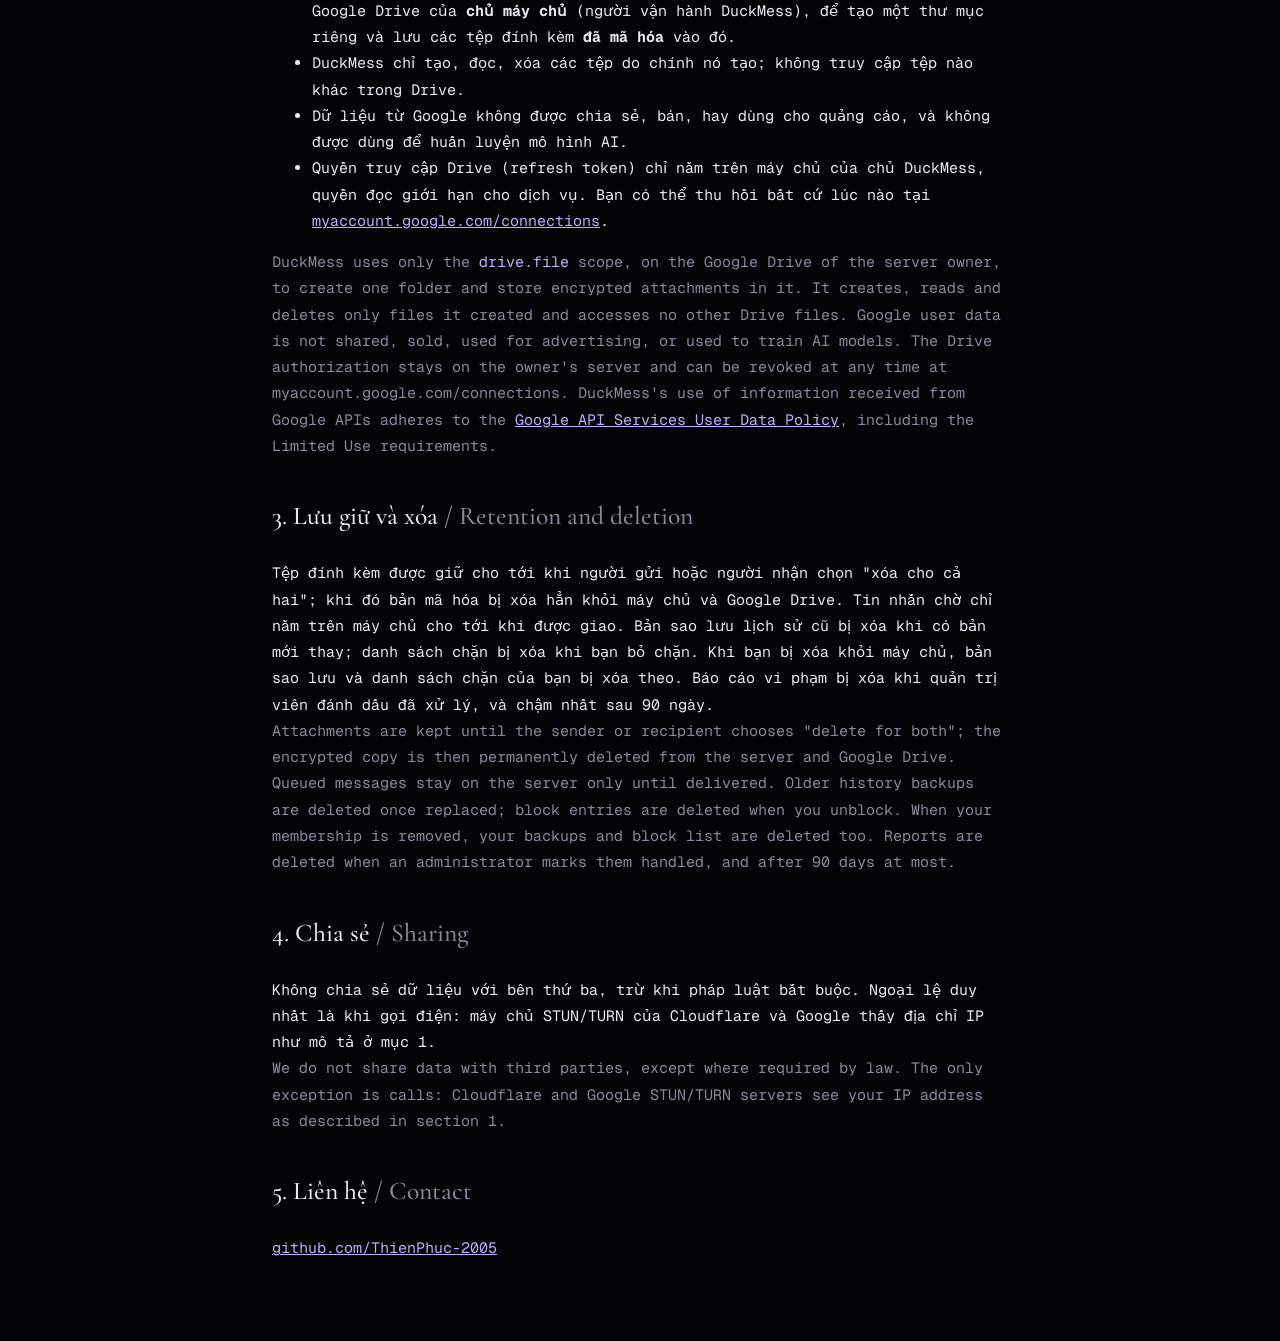
==== commit 3619925c: "Điều khoản + chính sách 30/10/2026: quy tắc nội dung, báo cáo vi phạm (mã hóa cho quản trị viên, giữ" ====
--- a/privacy.html
+++ b/privacy.html
@@ -15,7 +15,7 @@
     <main>
       <p><a href="./">← DuckMess</a></p>
       <h1>Chính sách bảo mật <span class="en">/ Privacy Policy</span></h1>
-      <p class="small">Cập nhật / Last updated: 29/10/2026</p>
+      <p class="small">Cập nhật / Last updated: 30/10/2026</p>
 
       <h2>
         1. Dữ liệu chúng tôi xử lý <span class="en">/ Data we handle</span>
@@ -60,6 +60,13 @@
           liệu, người bên kia không thấy IP của bạn. Tín hiệu bắt đầu cuộc gọi
           đi qua máy chủ DuckMess như tin nhắn.
         </li>
+        <li>
+          <b>Báo cáo vi phạm:</b> khi bạn bấm Báo cáo, máy bạn gửi cho quản trị
+          viên máy chủ nội dung tin bị báo cáo, tên và khóa của hai bên, lý do
+          bạn chọn — được mã hóa sao cho chỉ quản trị viên mở được. Máy chủ chỉ
+          biết bạn đã gửi một báo cáo, lúc nào và dung lượng, không biết bạn báo
+          cáo ai. Người bị báo cáo không được báo.
+        </li>
       </ul>
       <p class="en">
         Message and file contents are end-to-end encrypted on the sender's
@@ -76,7 +83,12 @@
         devices and are encrypted; STUN servers of Cloudflare and Google and the
         other party see your IP address. With "Hide IP" (when enabled on the
         server) calls go through Cloudflare TURN, which sees your IP, call time
-        and data volume, while the other party does not.
+        and data volume, while the other party does not. When you report a
+        message, your device sends the reported content, both parties' names
+        and keys and your chosen reason to the server administrators, encrypted
+        so only they can open it; the server only knows that you sent a report,
+        when, and its size — not whom you reported. The reported person is not
+        notified.
       </p>
 
       <h2>2. Google Drive <span class="en">/ Google user data</span></h2>
@@ -128,14 +140,16 @@
         Tin nhắn chờ chỉ nằm trên máy chủ cho tới khi được giao. Bản sao lưu
         lịch sử cũ bị xóa khi có bản mới thay; danh sách chặn bị xóa khi bạn bỏ
         chặn. Khi bạn bị xóa khỏi máy chủ, bản sao lưu và danh sách chặn của bạn
-        bị xóa theo.<br />
+        bị xóa theo. Báo cáo vi phạm bị xóa khi quản trị viên đánh dấu đã xử
+        lý, và chậm nhất sau 90 ngày.<br />
         <span class="en"
           >Attachments are kept until the sender or recipient chooses "delete
           for both"; the encrypted copy is then permanently deleted from the
           server and Google Drive. Queued messages stay on the server only until
           delivered. Older history backups are deleted once replaced; block
           entries are deleted when you unblock. When your membership is removed,
-          your backups and block list are deleted too.</span
+          your backups and block list are deleted too. Reports are deleted when
+          an administrator marks them handled, and after 90 days at most.</span
         >
       </p>
 
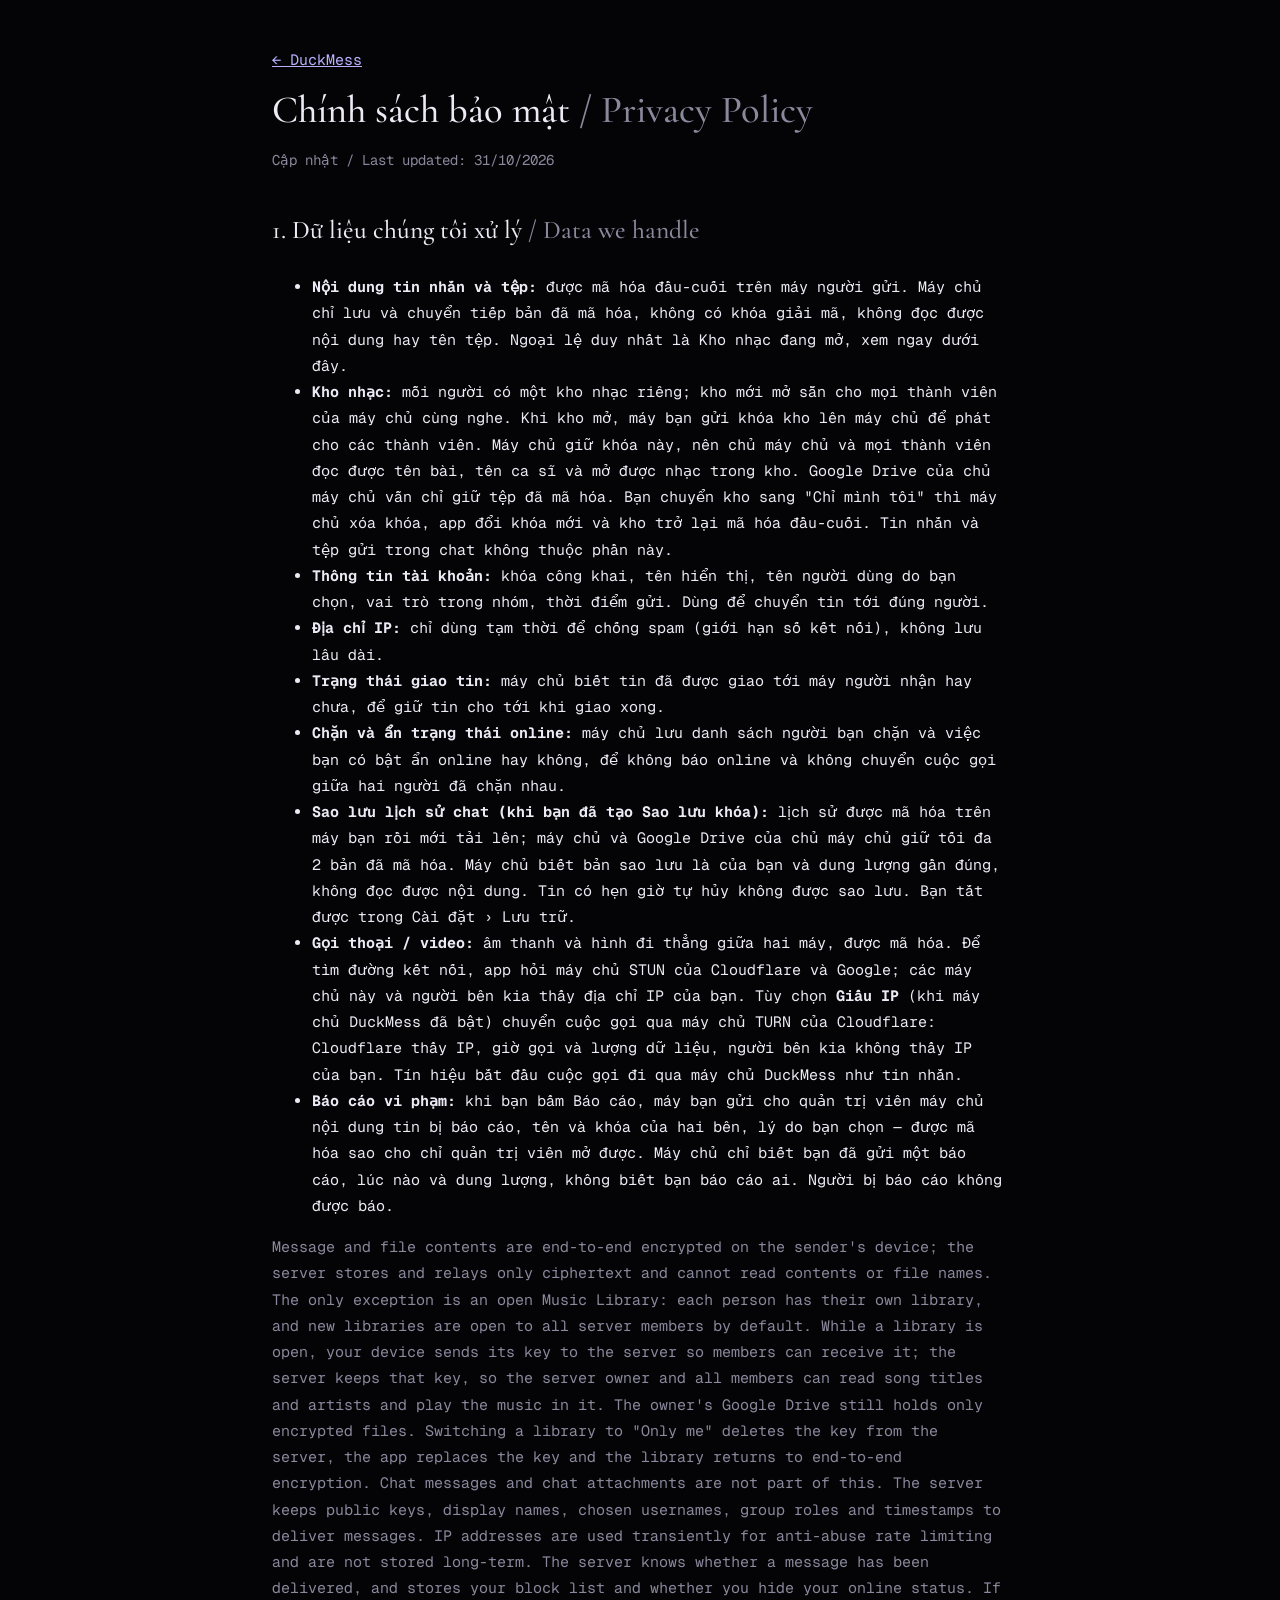
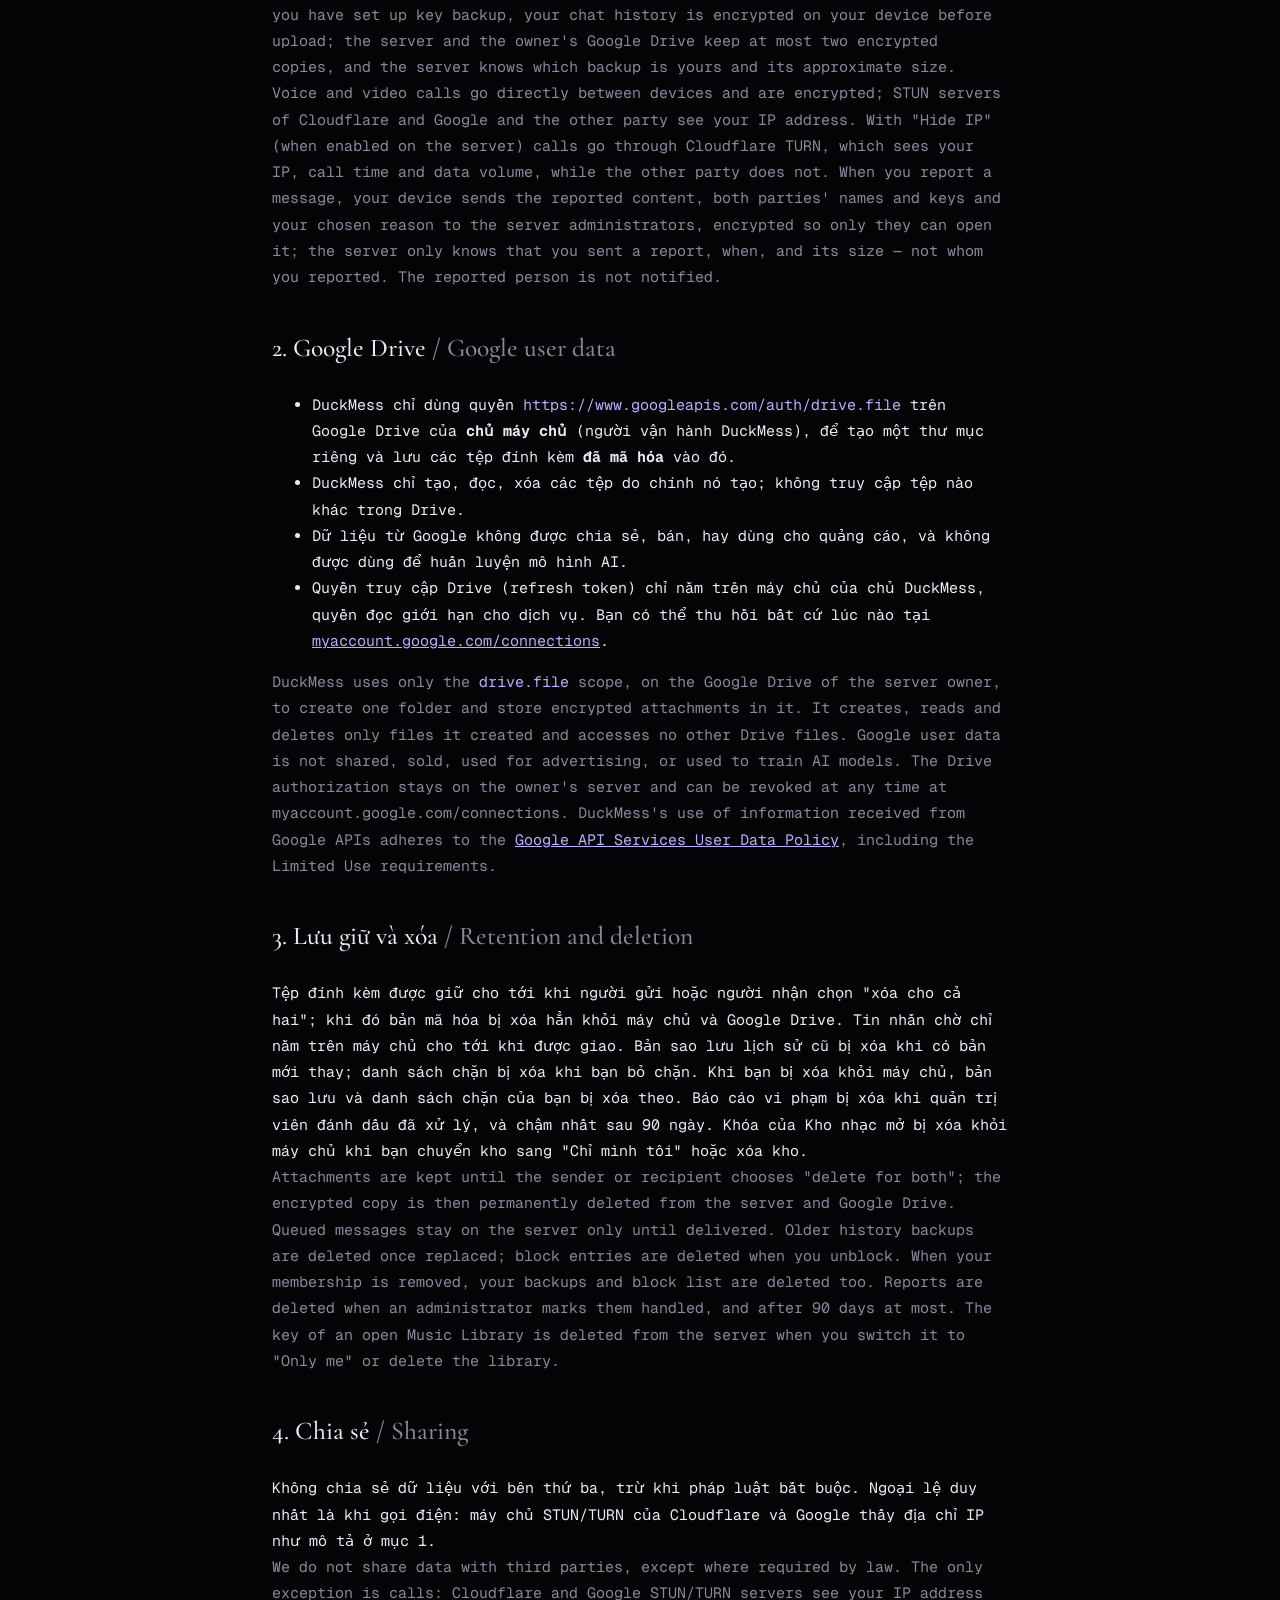
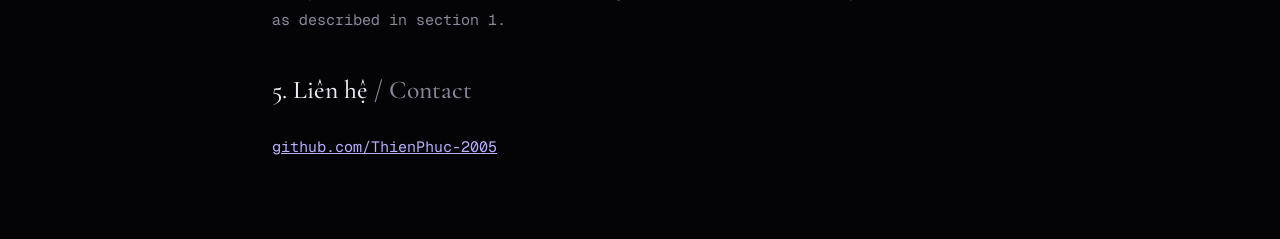
==== commit 9f933eb7: "Chính sách 31/10/2026: Kho nhạc mở, máy chủ giữ khóa kho khi kho mở Co-Authored-By: Claude Opus 5.5 " ====
--- a/privacy.html
+++ b/privacy.html
@@ -15,7 +15,7 @@
     <main>
       <p><a href="./">← DuckMess</a></p>
       <h1>Chính sách bảo mật <span class="en">/ Privacy Policy</span></h1>
-      <p class="small">Cập nhật / Last updated: 30/10/2026</p>
+      <p class="small">Cập nhật / Last updated: 31/10/2026</p>
 
       <h2>
         1. Dữ liệu chúng tôi xử lý <span class="en">/ Data we handle</span>
@@ -24,7 +24,18 @@
         <li>
           <b>Nội dung tin nhắn và tệp:</b> được mã hóa đầu-cuối trên máy người
           gửi. Máy chủ chỉ lưu và chuyển tiếp bản đã mã hóa, không có khóa giải
-          mã, không đọc được nội dung hay tên tệp.
+          mã, không đọc được nội dung hay tên tệp. Ngoại lệ duy nhất là Kho nhạc
+          đang mở, xem ngay dưới đây.
+        </li>
+        <li>
+          <b>Kho nhạc:</b> mỗi người có một kho nhạc riêng; kho mới mở sẵn cho
+          mọi thành viên của máy chủ cùng nghe. Khi kho mở, máy bạn gửi khóa kho
+          lên máy chủ để phát cho các thành viên. Máy chủ giữ khóa này, nên chủ
+          máy chủ và mọi thành viên đọc được tên bài, tên ca sĩ và mở được nhạc
+          trong kho. Google Drive của chủ máy chủ vẫn chỉ giữ tệp đã mã hóa. Bạn
+          chuyển kho sang "Chỉ mình tôi" thì máy chủ xóa khóa, app đổi khóa mới
+          và kho trở lại mã hóa đầu-cuối. Tin nhắn và tệp gửi trong chat không
+          thuộc phần này.
         </li>
         <li>
           <b>Thông tin tài khoản:</b> khóa công khai, tên hiển thị, tên người
@@ -71,24 +82,32 @@
       <p class="en">
         Message and file contents are end-to-end encrypted on the sender's
         device; the server stores and relays only ciphertext and cannot read
-        contents or file names. The server keeps public keys, display names,
-        chosen usernames, group roles and timestamps to deliver messages. IP
-        addresses are used transiently for anti-abuse rate limiting and are not
-        stored long-term. The server knows whether a message has been delivered,
-        and stores your block list and whether you hide your online status. If
-        you have set up key backup, your chat history is encrypted on your
-        device before upload; the server and the owner's Google Drive keep at
-        most two encrypted copies, and the server knows which backup is yours
-        and its approximate size. Voice and video calls go directly between
-        devices and are encrypted; STUN servers of Cloudflare and Google and the
-        other party see your IP address. With "Hide IP" (when enabled on the
-        server) calls go through Cloudflare TURN, which sees your IP, call time
-        and data volume, while the other party does not. When you report a
-        message, your device sends the reported content, both parties' names
-        and keys and your chosen reason to the server administrators, encrypted
-        so only they can open it; the server only knows that you sent a report,
-        when, and its size — not whom you reported. The reported person is not
-        notified.
+        contents or file names. The only exception is an open Music Library:
+        each person has their own library, and new libraries are open to all
+        server members by default. While a library is open, your device sends
+        its key to the server so members can receive it; the server keeps that
+        key, so the server owner and all members can read song titles and
+        artists and play the music in it. The owner's Google Drive still holds
+        only encrypted files. Switching a library to "Only me" deletes the key
+        from the server, the app replaces the key and the library returns to
+        end-to-end encryption. Chat messages and chat attachments are not part
+        of this. The server keeps public keys, display names, chosen usernames,
+        group roles and timestamps to deliver messages. IP addresses are used
+        transiently for anti-abuse rate limiting and are not stored long-term.
+        The server knows whether a message has been delivered, and stores your
+        block list and whether you hide your online status. If you have set up
+        key backup, your chat history is encrypted on your device before upload;
+        the server and the owner's Google Drive keep at most two encrypted
+        copies, and the server knows which backup is yours and its approximate
+        size. Voice and video calls go directly between devices and are
+        encrypted; STUN servers of Cloudflare and Google and the other party see
+        your IP address. With "Hide IP" (when enabled on the server) calls go
+        through Cloudflare TURN, which sees your IP, call time and data volume,
+        while the other party does not. When you report a message, your device
+        sends the reported content, both parties' names and keys and your chosen
+        reason to the server administrators, encrypted so only they can open it;
+        the server only knows that you sent a report, when, and its size — not
+        whom you reported. The reported person is not notified.
       </p>
 
       <h2>2. Google Drive <span class="en">/ Google user data</span></h2>
@@ -140,8 +159,9 @@
         Tin nhắn chờ chỉ nằm trên máy chủ cho tới khi được giao. Bản sao lưu
         lịch sử cũ bị xóa khi có bản mới thay; danh sách chặn bị xóa khi bạn bỏ
         chặn. Khi bạn bị xóa khỏi máy chủ, bản sao lưu và danh sách chặn của bạn
-        bị xóa theo. Báo cáo vi phạm bị xóa khi quản trị viên đánh dấu đã xử
-        lý, và chậm nhất sau 90 ngày.<br />
+        bị xóa theo. Báo cáo vi phạm bị xóa khi quản trị viên đánh dấu đã xử lý,
+        và chậm nhất sau 90 ngày. Khóa của Kho nhạc mở bị xóa khỏi máy chủ khi
+        bạn chuyển kho sang "Chỉ mình tôi" hoặc xóa kho.<br />
         <span class="en"
           >Attachments are kept until the sender or recipient chooses "delete
           for both"; the encrypted copy is then permanently deleted from the
@@ -149,7 +169,9 @@
           delivered. Older history backups are deleted once replaced; block
           entries are deleted when you unblock. When your membership is removed,
           your backups and block list are deleted too. Reports are deleted when
-          an administrator marks them handled, and after 90 days at most.</span
+          an administrator marks them handled, and after 90 days at most. The
+          key of an open Music Library is deleted from the server when you
+          switch it to "Only me" or delete the library.</span
         >
       </p>
 
